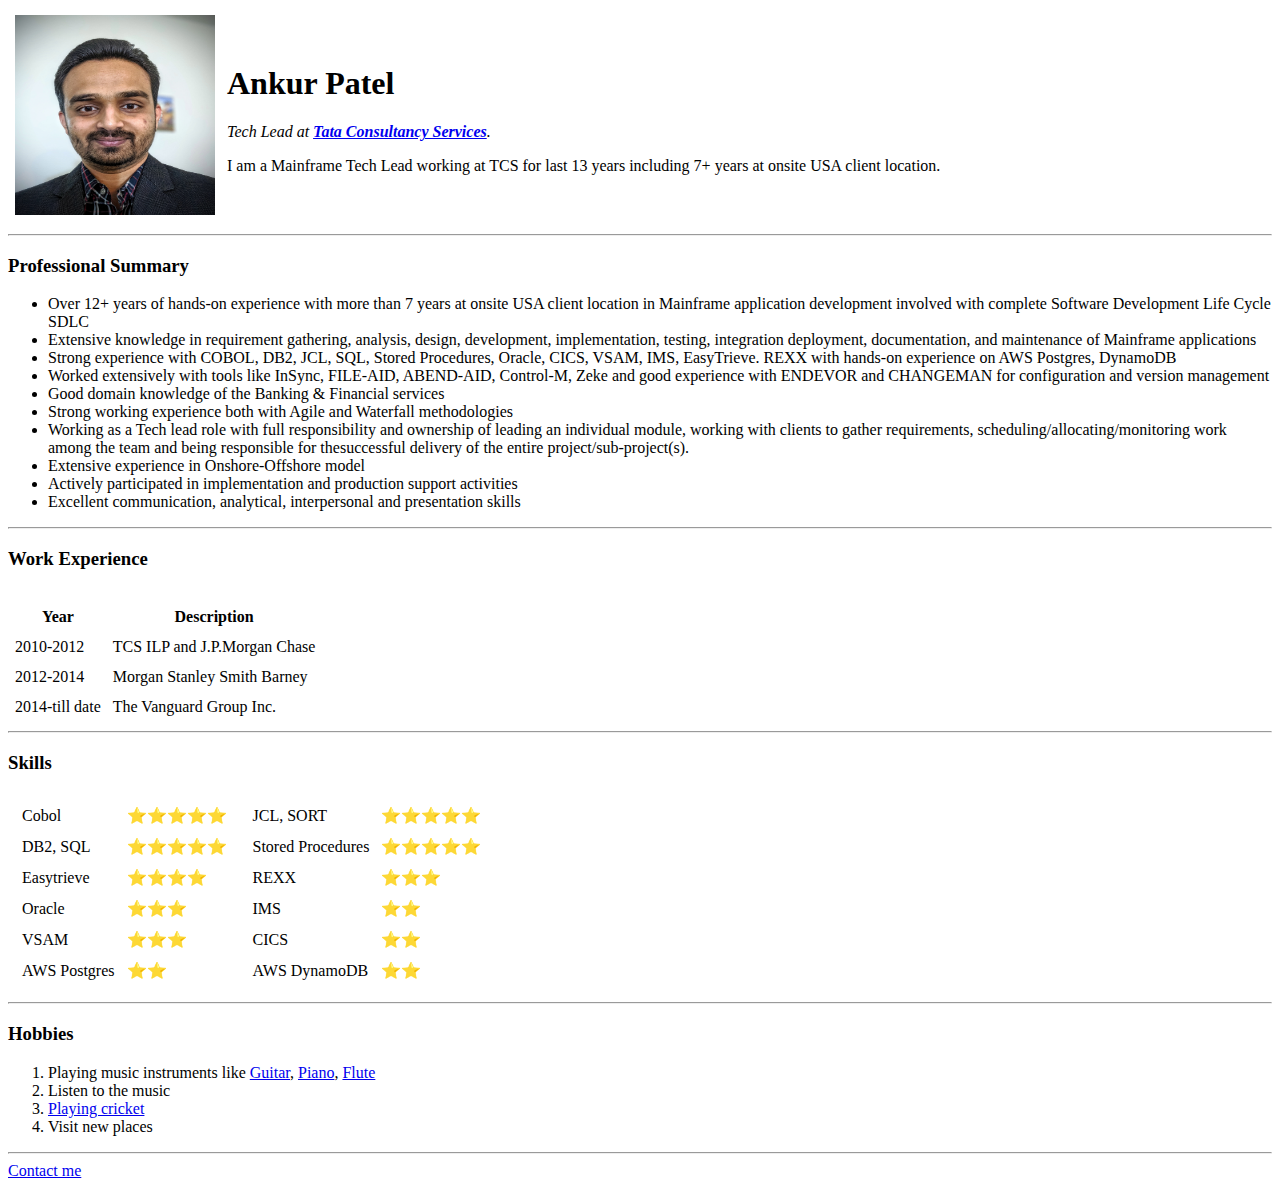
==== index.html @ 5070bc73 "Add initial CV website files" ====
<!DOCTYPE html>
<html lang="en">
<head>
    <meta charset="UTF-8">
    <title>Ankur's Personal Site</title>
    <style>
        th,td {padding: 5px;}
    </style>
</head>
<body>
    <table>
        <tr>
            <td><img src="My Photo.png" alt="My Photo" width="200" height="200"></td>
            <td>
                <h1>Ankur Patel</h1>
                <p><em>Tech Lead at <strong><a href="https://www.tcs.com/">Tata Consultancy Services</a></strong>.</em></p>
                <p>I am a Mainframe Tech Lead working at TCS for last 13 years including 7+ years at onsite USA client location.</p>
            </td>
        </tr>
    </table>
        
    <hr>

    <h3>Professional Summary</h3>
    <ul>
        <li>Over 12+ years of hands-on experience with more than 7 years at onsite USA client location in Mainframe application development involved with complete Software Development Life Cycle SDLC</li>
        <li>Extensive knowledge in requirement gathering, analysis, design, development, implementation, testing, integration deployment, documentation, and maintenance of Mainframe applications</li>
        <li>Strong experience with COBOL, DB2, JCL, SQL, Stored Procedures, Oracle, CICS, VSAM, IMS, EasyTrieve. REXX with hands-on experience on AWS Postgres, DynamoDB</li>
        <li>Worked extensively with tools like InSync, FILE-AID, ABEND-AID, Control-M, Zeke and good experience with ENDEVOR and CHANGEMAN for configuration and version management</li>
        <li>Good domain knowledge of the Banking & Financial services</li>
        <li>Strong working experience both with Agile and Waterfall methodologies</li>
        <li>Working as a Tech lead role with full responsibility and ownership of leading an individual module, working with clients to gather requirements, scheduling/allocating/monitoring work among the team and being responsible for thesuccessful delivery of the entire project/sub-project(s).</li>
        <li>Extensive experience in Onshore-Offshore model</li>
        <li>Actively participated in implementation and production support activities</li>
        <li>Excellent communication, analytical, interpersonal and presentation skills</li>
    </ul>

    <hr>

    <h3>Work Experience</h3>
    <table>
        <thead>
            <th>
                <tr>
                    <th>Year</th>
                    <th>Description</th>
                </tr>
            </th>

        </thead>
        <tbody>
            <tr>
                <td>2010-2012</td>
                <td>TCS ILP and J.P.Morgan Chase</td>
            </tr>
            <tr>
                <td>2012-2014</td>
                <td>Morgan Stanley Smith Barney</td>
            </tr>
            <tr>
                <td>2014-till date</td>
                <td>The Vanguard Group Inc.</td>
            </tr>

        </tbody>
    </table>

    <hr>

    <h3>Skills</h3>
    <table>
        <tr>
            <td>
                <table>
                    <tr>
                        <td>Cobol</td>
                        <td>⭐⭐⭐⭐⭐</td>
                    </tr>
                    <tr>
                        <td>DB2, SQL</td>
                        <td>⭐⭐⭐⭐⭐</td>
                    </tr>
                    <tr>
                        <td>Easytrieve</td>
                        <td>⭐⭐⭐⭐</td>
                    </tr>
                    <tr>
                        <td>Oracle</td>
                        <td>⭐⭐⭐</td>
                    </tr>
                    <tr>
                        <td>VSAM</td>
                        <td>⭐⭐⭐</td>
                    </tr>
                    <tr>
                        <td>AWS Postgres</td>
                        <td>⭐⭐</td>
                    </tr>
                </table>
            </td>
            <td>
                <table>
                    <tr>
                        <td>JCL, SORT</td>
                        <td>⭐⭐⭐⭐⭐</td>
                    </tr>
                    <tr>
                        <td>Stored Procedures</td>
                        <td>⭐⭐⭐⭐⭐</td>
                    </tr>
                    <tr>
                        <td>REXX</td>
                        <td>⭐⭐⭐</td>
                    </tr>
                    <tr>
                        <td>IMS</td>
                        <td>⭐⭐</td>
                    </tr>
                    <tr>
                        <td>CICS</td>
                        <td>⭐⭐</td>
                    </tr>
                    <tr>
                        <td>AWS DynamoDB</td>
                        <td>⭐⭐</td>
                    </tr>
                </table>
            </td>
        </tr>
    </table>

    <hr>
    
    <h3>Hobbies</h3>
    <ol>
        <li>Playing music instruments like <a href="https://photos.app.goo.gl/UfY6WqUHJgF2ULVk7">Guitar</a>, <a href="https://photos.app.goo.gl/f8vwiq8poQdf4xBg9">Piano</a>, <a href="https://drive.google.com/file/d/0B4w4deILmXiGZmFsVW5oSUkzTlk/view?usp=share_link&resourcekey=0-mKyYuV1U3GcqEmCPxTfbhQ">Flute</a></li>
        <li>Listen to the music</li>
        <li><a href="https://photos.app.goo.gl/sRkXhN97ngiPNjNF9">Playing cricket</a></li>
        <li>Visit new places</li>
    </ol>

    <hr>

    <a href="Contact_me.html">Contact me</a>
    
</body>
</html>
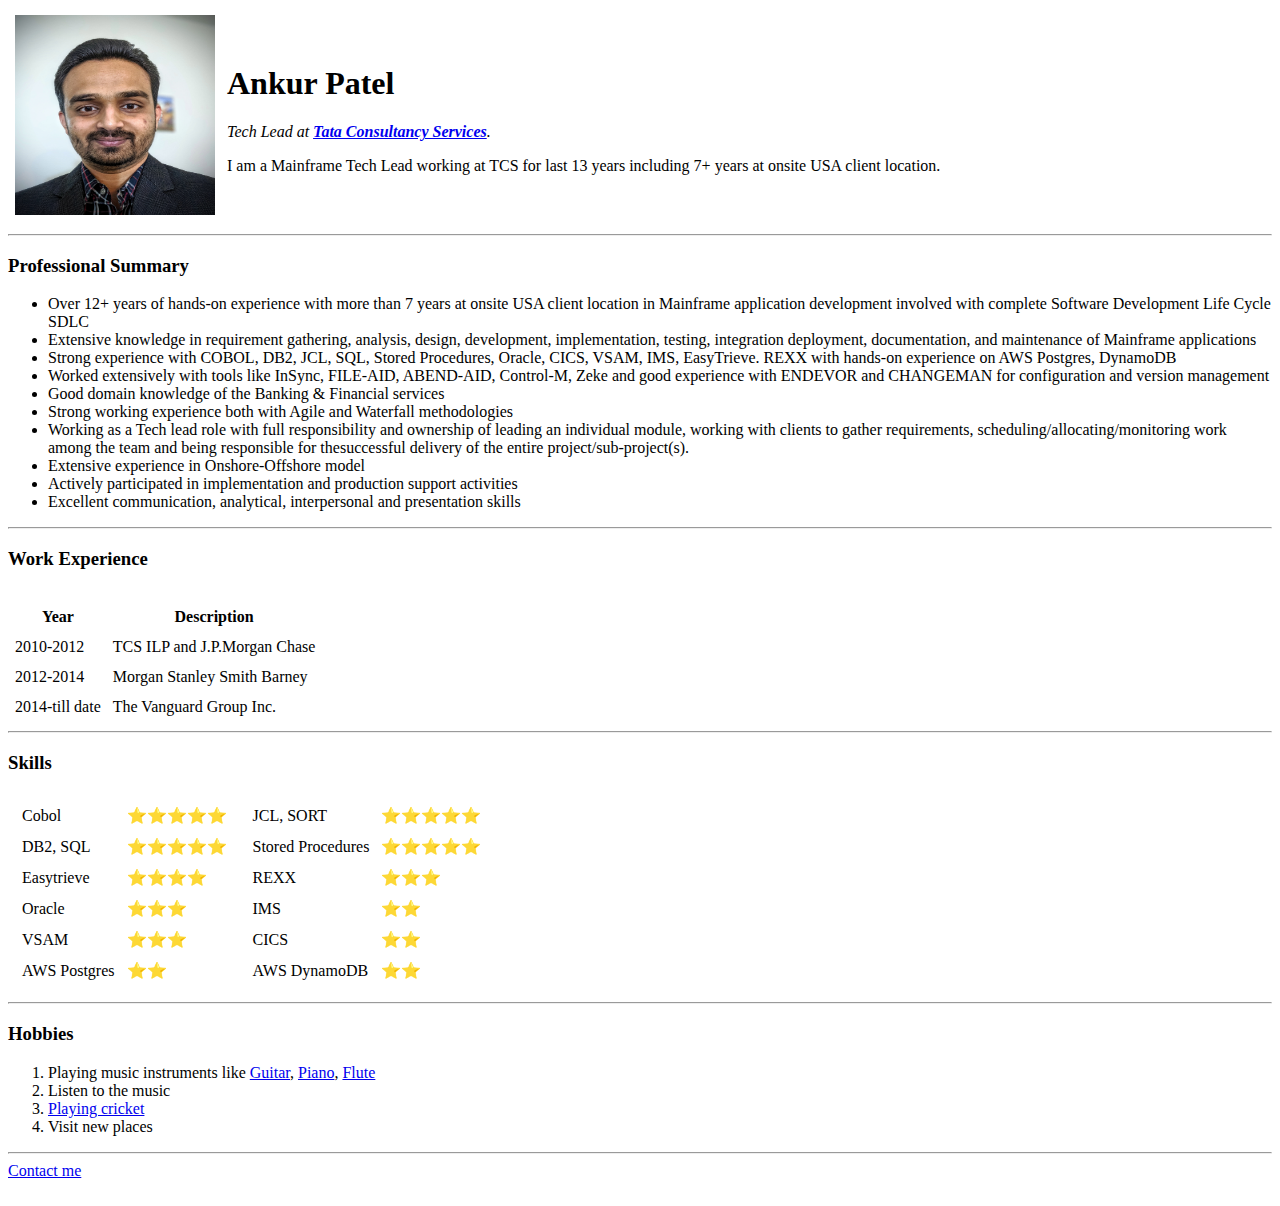
==== commit a82c7d43: "Added break lines after contact me link" ====
--- a/index.html
+++ b/index.html
@@ -142,6 +142,8 @@
     <hr>
 
     <a href="Contact_me.html">Contact me</a>
+    <br>
+    <br>
     
 </body>
-</html>+</html>
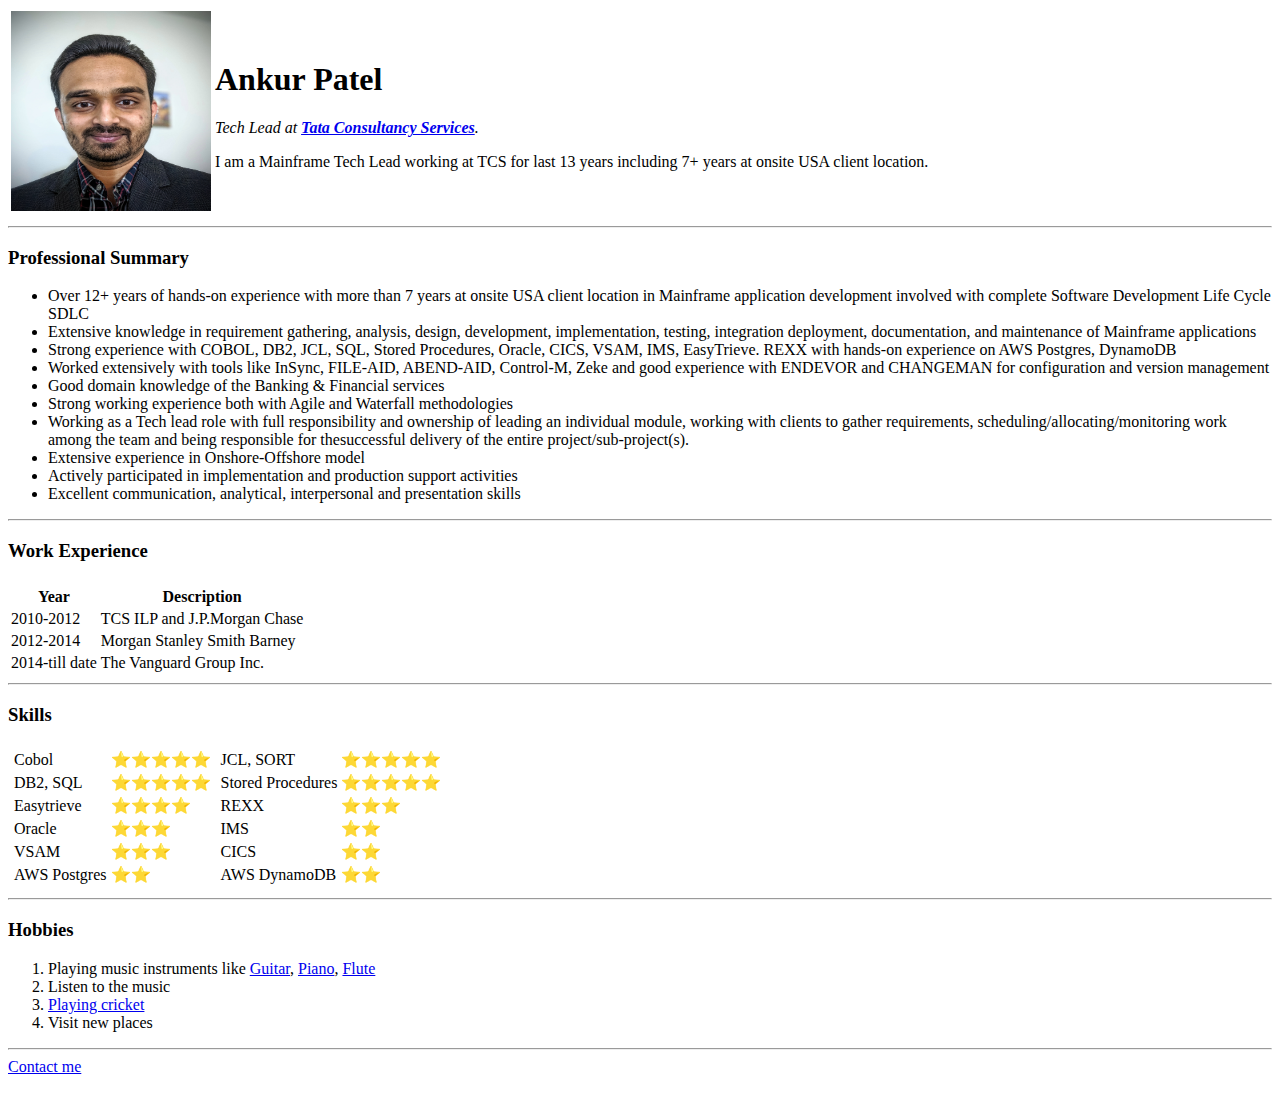
==== commit 969772b7: "Adding CSS coding" ====
--- a/index.html
+++ b/index.html
@@ -3,14 +3,13 @@
 <head>
     <meta charset="UTF-8">
     <title>Ankur's Personal Site</title>
-    <style>
-        th,td {padding: 5px;}
-    </style>
+    <link rel="stylesheet" href="CSS/styles.css">
 </head>
+
 <body>
     <table>
         <tr>
-            <td><img src="My Photo.png" alt="My Photo" width="200" height="200"></td>
+            <td><img id="profilePhoto" src="My Photo.png" alt="My Photo" width="200" height="200"></td>
             <td>
                 <h1>Ankur Patel</h1>
                 <p><em>Tech Lead at <strong><a href="https://www.tcs.com/">Tata Consultancy Services</a></strong>.</em></p>
@@ -130,7 +129,7 @@
     </table>
 
     <hr>
-    
+
     <h3>Hobbies</h3>
     <ol>
         <li>Playing music instruments like <a href="https://photos.app.goo.gl/UfY6WqUHJgF2ULVk7">Guitar</a>, <a href="https://photos.app.goo.gl/f8vwiq8poQdf4xBg9">Piano</a>, <a href="https://drive.google.com/file/d/0B4w4deILmXiGZmFsVW5oSUkzTlk/view?usp=share_link&resourcekey=0-mKyYuV1U3GcqEmCPxTfbhQ">Flute</a></li>
@@ -146,4 +145,4 @@
     <br>
     
 </body>
-</html>
+</html>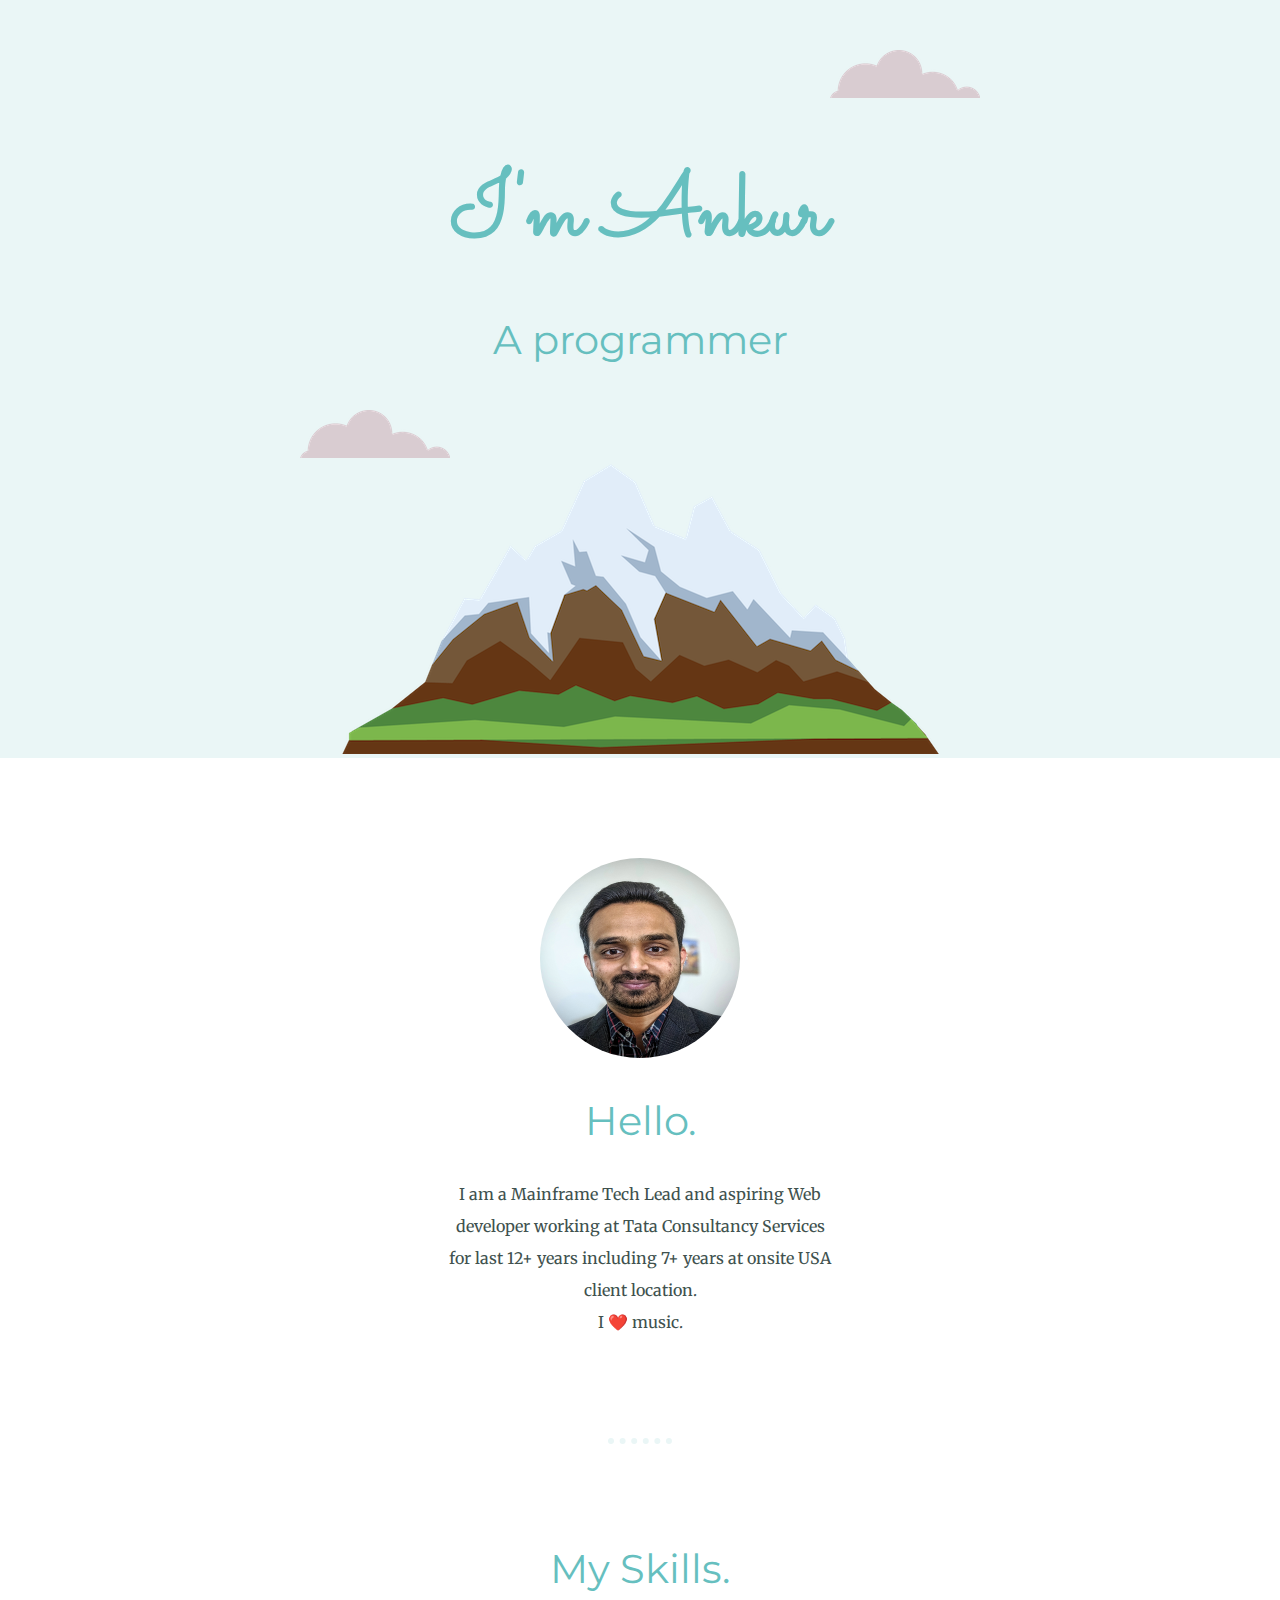
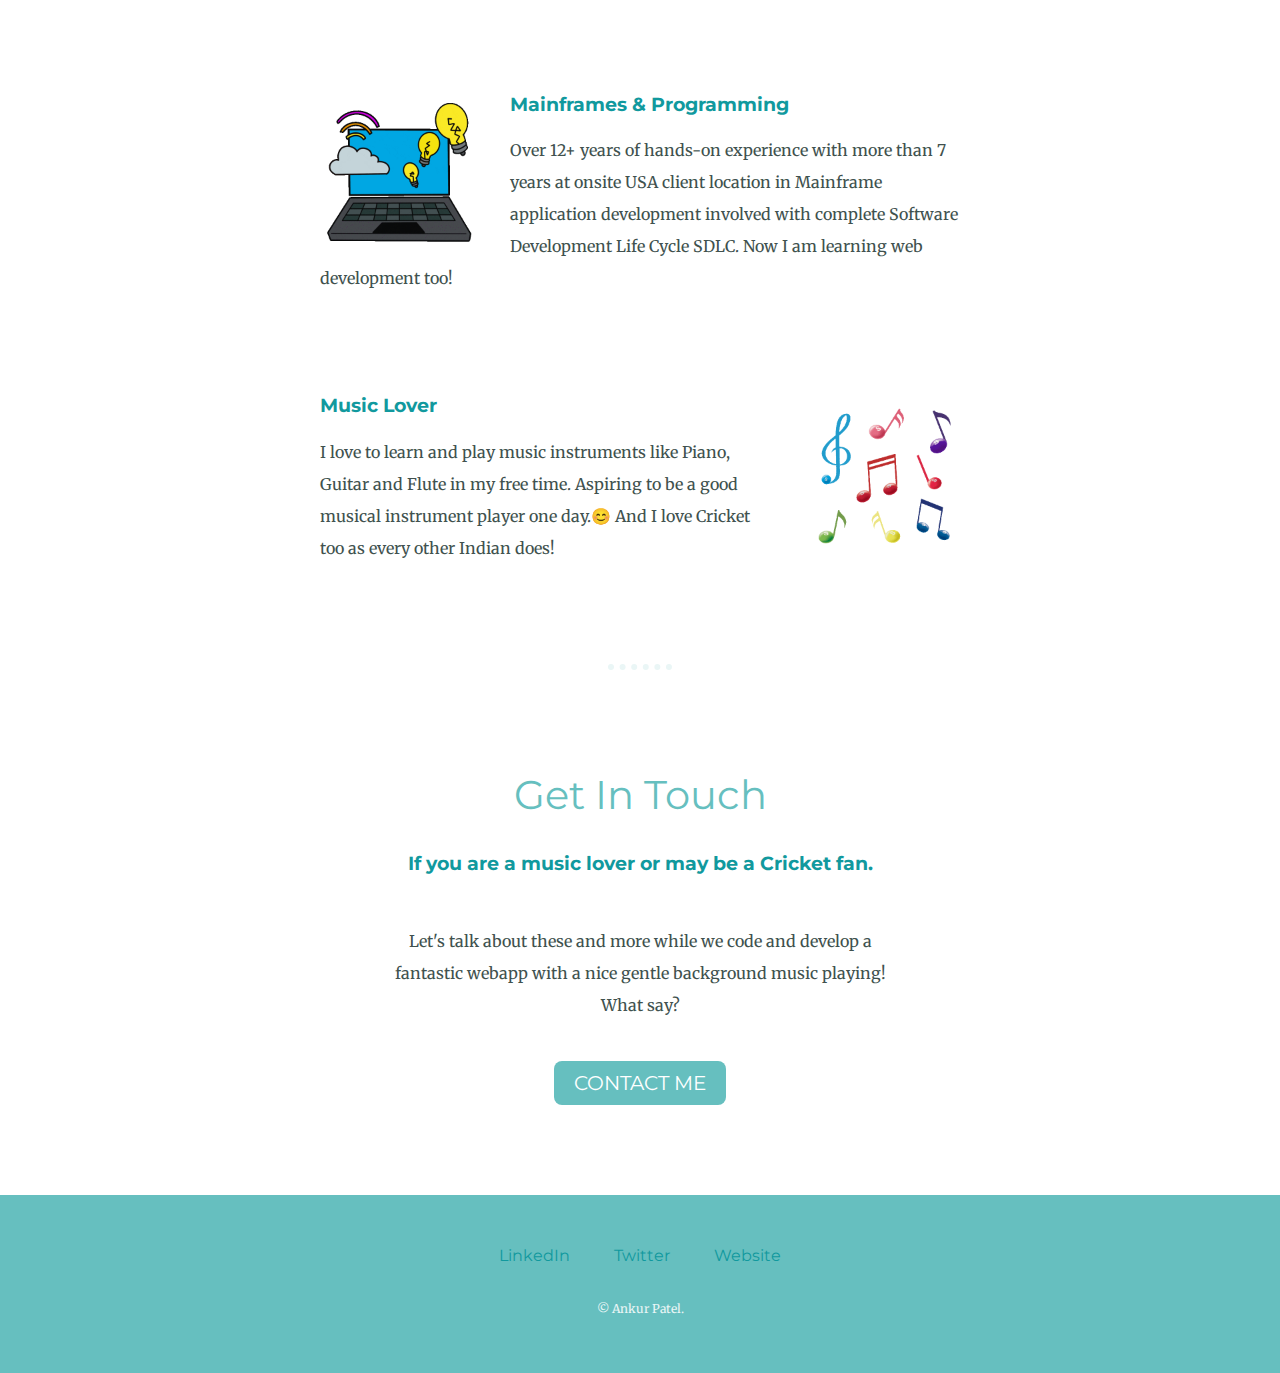
==== commit dc8547e8: "Upgraded my website" ====
--- a/index.html
+++ b/index.html
@@ -2,147 +2,73 @@
 <html lang="en">
 <head>
     <meta charset="UTF-8">
-    <title>Ankur's Personal Site</title>
-    <link rel="stylesheet" href="CSS/styles.css">
+    <title>Ankur Patel</title>
+    <link rel="stylesheet" href="css/styles.css">
+    <link rel="icon" href="favicon.ico">
+    <link rel="preconnect" href="https://fonts.googleapis.com">
+    <link rel="preconnect" href="https://fonts.gstatic.com" crossorigin>
+    <link href="https://fonts.googleapis.com/css2?family=Merriweather&family=Montserrat&family=Sacramento&display=swap" rel="stylesheet">
+
 </head>
+<body>
 
-<body>
-    <table>
-        <tr>
-            <td><img id="profilePhoto" src="My Photo.png" alt="My Photo" width="200" height="200"></td>
-            <td>
-                <h1>Ankur Patel</h1>
-                <p><em>Tech Lead at <strong><a href="https://www.tcs.com/">Tata Consultancy Services</a></strong>.</em></p>
-                <p>I am a Mainframe Tech Lead working at TCS for last 13 years including 7+ years at onsite USA client location.</p>
-            </td>
-        </tr>
-    </table>
+    <div class="top-container">
+        <img class="top-cloud" src="images/cloud.png" alt="cloud-img">
+        <h1>I'm Ankur</h1>
+        <h2>A programmer</h2>
+        <img class="bottom-cloud" src="images/cloud.png" alt="cloud-img">
+        <img class="mountain" src="images/mountain.png" alt="mountain-img">
+    </div>
+
+    <div class="middle-container">
         
-    <hr>
+        <div class="profile">
+          <img id="profile-img" src="images/My Photo.png" alt="profile-img">
+          <h2>Hello.</h2>
+          <p class="profile-desc">I am a Mainframe Tech Lead and aspiring Web developer working at Tata Consultancy Services for last 12+ years including 7+ years at onsite USA client location.</br> I ❤️ music.</p>
+        </div>
+        
+        <hr>
+        
+        <div class="skills">
+          
+            <h2>My Skills.</h2>
+          
+            <div class="skill-row">
+            <img class="mainframe-img" src="images/Mainframes.gif" alt="mainframe-gif">
+            <h3>Mainframes & Programming</h3>
+            <p>Over 12+ years of hands-on experience with more than 7 years at onsite USA client location in Mainframe application development involved with complete Software Development Life Cycle SDLC. Now I am learning web development too!</p>
+          </div>
+          
+          <div class="skill-row">
+            <img class="music-img" src="images/music.gif" alt="music-gif">
+            <h3>Music Lover</h3>
+            <p>I love to learn and play music instruments like Piano, Guitar and Flute in my free time. Aspiring to be a good musical instrument player one day.😊 And I love Cricket too as every other Indian does!</p>
+          
+        </div>
+        </div>
+        
+        <hr>
+        
+        <div class="contact-me">
+          <h2>Get In Touch</h2>
+          <h3>If you are a music lover or may be a Cricket fan.</h3>
+          <p class="contact-me-desc">Let's talk about these and more while we code and develop a fantastic webapp with a nice gentle background music playing! What say?</p>
+          <a class="btn" href="mailto:ankurpatel312@gmail.com">CONTACT ME</a>
+        
+        </div>
+      </div>
+      
+      
+      <div class="bottom-container">
+        <a class="footer-link" href="https://www.linkedin.com/">LinkedIn</a>
+        <a class="footer-link" href="https://twitter.com/">Twitter</a>
+        <a class="footer-link" href="https://www.tcs.com/">Website</a>
+        <p class="copyright-note">© Ankur Patel.</p>
+      </div>
+      
 
-    <h3>Professional Summary</h3>
-    <ul>
-        <li>Over 12+ years of hands-on experience with more than 7 years at onsite USA client location in Mainframe application development involved with complete Software Development Life Cycle SDLC</li>
-        <li>Extensive knowledge in requirement gathering, analysis, design, development, implementation, testing, integration deployment, documentation, and maintenance of Mainframe applications</li>
-        <li>Strong experience with COBOL, DB2, JCL, SQL, Stored Procedures, Oracle, CICS, VSAM, IMS, EasyTrieve. REXX with hands-on experience on AWS Postgres, DynamoDB</li>
-        <li>Worked extensively with tools like InSync, FILE-AID, ABEND-AID, Control-M, Zeke and good experience with ENDEVOR and CHANGEMAN for configuration and version management</li>
-        <li>Good domain knowledge of the Banking & Financial services</li>
-        <li>Strong working experience both with Agile and Waterfall methodologies</li>
-        <li>Working as a Tech lead role with full responsibility and ownership of leading an individual module, working with clients to gather requirements, scheduling/allocating/monitoring work among the team and being responsible for thesuccessful delivery of the entire project/sub-project(s).</li>
-        <li>Extensive experience in Onshore-Offshore model</li>
-        <li>Actively participated in implementation and production support activities</li>
-        <li>Excellent communication, analytical, interpersonal and presentation skills</li>
-    </ul>
-
-    <hr>
-
-    <h3>Work Experience</h3>
-    <table>
-        <thead>
-            <th>
-                <tr>
-                    <th>Year</th>
-                    <th>Description</th>
-                </tr>
-            </th>
-
-        </thead>
-        <tbody>
-            <tr>
-                <td>2010-2012</td>
-                <td>TCS ILP and J.P.Morgan Chase</td>
-            </tr>
-            <tr>
-                <td>2012-2014</td>
-                <td>Morgan Stanley Smith Barney</td>
-            </tr>
-            <tr>
-                <td>2014-till date</td>
-                <td>The Vanguard Group Inc.</td>
-            </tr>
-
-        </tbody>
-    </table>
-
-    <hr>
-
-    <h3>Skills</h3>
-    <table>
-        <tr>
-            <td>
-                <table>
-                    <tr>
-                        <td>Cobol</td>
-                        <td>⭐⭐⭐⭐⭐</td>
-                    </tr>
-                    <tr>
-                        <td>DB2, SQL</td>
-                        <td>⭐⭐⭐⭐⭐</td>
-                    </tr>
-                    <tr>
-                        <td>Easytrieve</td>
-                        <td>⭐⭐⭐⭐</td>
-                    </tr>
-                    <tr>
-                        <td>Oracle</td>
-                        <td>⭐⭐⭐</td>
-                    </tr>
-                    <tr>
-                        <td>VSAM</td>
-                        <td>⭐⭐⭐</td>
-                    </tr>
-                    <tr>
-                        <td>AWS Postgres</td>
-                        <td>⭐⭐</td>
-                    </tr>
-                </table>
-            </td>
-            <td>
-                <table>
-                    <tr>
-                        <td>JCL, SORT</td>
-                        <td>⭐⭐⭐⭐⭐</td>
-                    </tr>
-                    <tr>
-                        <td>Stored Procedures</td>
-                        <td>⭐⭐⭐⭐⭐</td>
-                    </tr>
-                    <tr>
-                        <td>REXX</td>
-                        <td>⭐⭐⭐</td>
-                    </tr>
-                    <tr>
-                        <td>IMS</td>
-                        <td>⭐⭐</td>
-                    </tr>
-                    <tr>
-                        <td>CICS</td>
-                        <td>⭐⭐</td>
-                    </tr>
-                    <tr>
-                        <td>AWS DynamoDB</td>
-                        <td>⭐⭐</td>
-                    </tr>
-                </table>
-            </td>
-        </tr>
-    </table>
-
-    <hr>
-
-    <h3>Hobbies</h3>
-    <ol>
-        <li>Playing music instruments like <a href="https://photos.app.goo.gl/UfY6WqUHJgF2ULVk7">Guitar</a>, <a href="https://photos.app.goo.gl/f8vwiq8poQdf4xBg9">Piano</a>, <a href="https://drive.google.com/file/d/0B4w4deILmXiGZmFsVW5oSUkzTlk/view?usp=share_link&resourcekey=0-mKyYuV1U3GcqEmCPxTfbhQ">Flute</a></li>
-        <li>Listen to the music</li>
-        <li><a href="https://photos.app.goo.gl/sRkXhN97ngiPNjNF9">Playing cricket</a></li>
-        <li>Visit new places</li>
-    </ol>
-
-    <hr>
-
-    <a href="Contact_me.html">Contact me</a>
-    <br>
-    <br>
+    
     
 </body>
 </html>--- a/css/styles.css
+++ b/css/styles.css
@@ -0,0 +1,143 @@
+body {
+    margin: 0;
+    text-align: center;
+    font-family: 'Merriweather', serif;
+    color:#40514E;
+}
+
+h1 {
+    margin: 50px auto 0 auto;
+    font-family: Sacramento, cursive;
+    font-size: 5.625rem;
+    color: #66BFBF;
+}
+
+h2 {
+    font-family: Montserrat, sans-serif;
+    font-size: 2.5rem;
+    color:#66BFBF;
+    font-weight: normal;
+}
+
+h3 {
+    font-family: Montserrat, sans-serif;
+    color:#11999E
+}
+
+p {
+    line-height: 2;
+}
+
+hr {
+    border-style: none;
+    border-top-style: dotted;
+    border-color: #EAF6F6;
+    border-width: 6px;
+    width: 5%;
+    margin: 100px auto;
+}
+
+a {
+    color:#11999E;
+    font-family: Montserrat, sans-serif;
+    margin: 10px 20px;
+    text-decoration: none;
+}
+
+a:hover {
+    color: #EAF6F6;
+}
+
+.top-container {
+    background-color: #EAF6F6;
+    position:relative;
+    padding-top: 100px;
+}
+
+.middle-container {
+    margin: 100px 0;
+}
+
+.bottom-container {
+    background-color: #66BFBF;
+    padding-top: 50px;
+    padding-bottom: 20px;
+}
+
+.profile {
+    margin: 100px auto 100px auto;
+    width: 30%;
+}
+
+.skill-row {
+    margin: 100px auto 100px auto;
+    width: 50%;
+    text-align: left;
+}
+
+.contact-me {
+    margin: 100px auto 100px auto;
+    width: 40%;
+}
+
+.contact-me-desc {
+    margin: 50px auto 50px auto;
+}
+
+.top-cloud {
+    position:absolute;
+    right: 300px;
+    top: 50px;
+}
+
+.bottom-cloud {
+    position:absolute;
+    bottom:300px;
+    left:300px;
+}
+
+#profile-img {
+    border-radius: 100%;
+}
+
+.mainframe-img {
+    width: 25%;
+    height: 25%;
+    float: left;
+    margin-right: 30px;
+}
+
+.music-img {
+    width: 25%;
+    height: 25%;
+    float: right;
+    margin-left: 30px;
+}
+
+.copyright-note {
+    color: #EAF6F6;
+    font-size: 0.75rem;
+    padding: 20px 0;
+}
+
+.btn {
+    -webkit-border-radius: 8;
+    -moz-border-radius: 8;
+    border-radius: 8px;
+    color: #ffffff;
+    font-size: 20px;
+    font-family: Montserrat, sans-serif;
+    background: #66BFBF;
+    padding: 10px 20px 10px 20px;
+    text-decoration: none;
+  }
+  
+  .btn:hover {
+    background: #3cb0fd;
+    background-image: -webkit-linear-gradient(top, #30e3cb, #2bc48d);
+    background-image: -moz-linear-gradient(top, #30e3cb, #2bc48d);
+    background-image: -ms-linear-gradient(top, #30e3cb, #2bc48d);
+    background-image: -o-linear-gradient(top, #30e3cb, #2bc48d);
+    background-image: linear-gradient(to bottom, #30e3cb, #2bc48d);
+    text-decoration: none;
+  }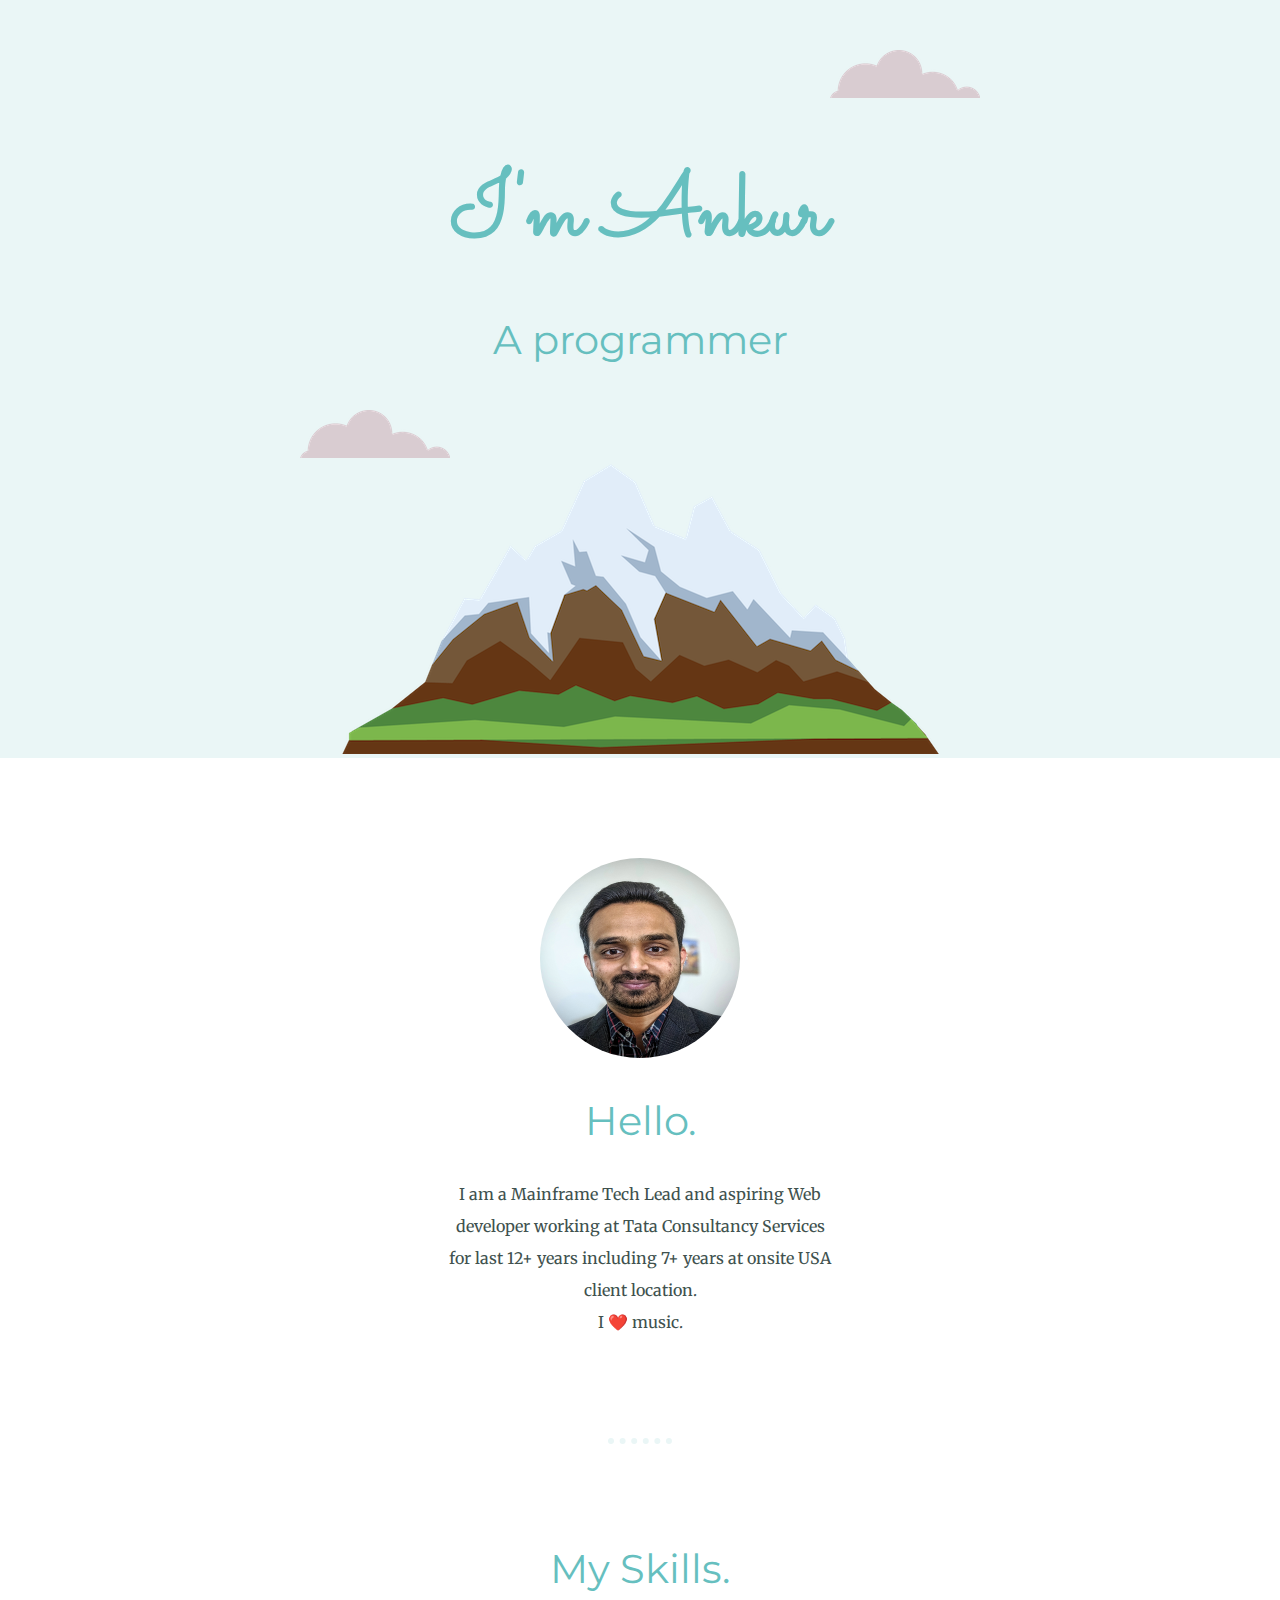
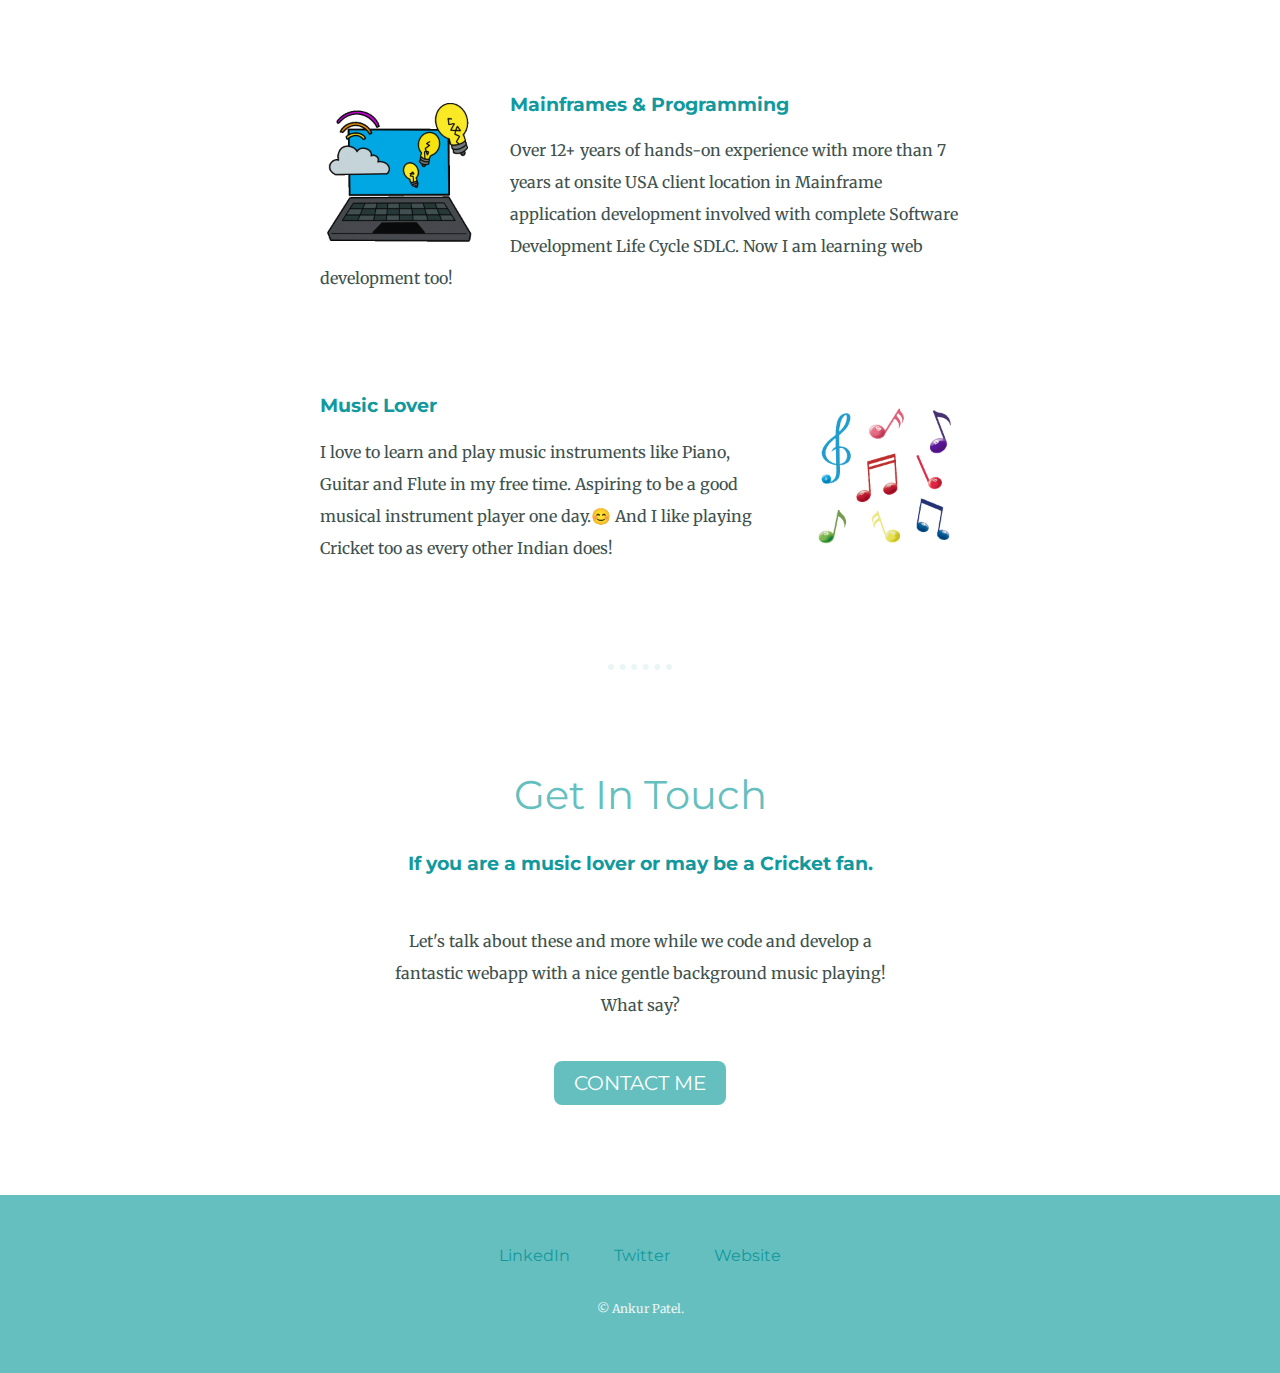
==== commit df15fd67: "Update index.html" ====
--- a/index.html
+++ b/index.html
@@ -43,7 +43,7 @@
           <div class="skill-row">
             <img class="music-img" src="images/music.gif" alt="music-gif">
             <h3>Music Lover</h3>
-            <p>I love to learn and play music instruments like Piano, Guitar and Flute in my free time. Aspiring to be a good musical instrument player one day.😊 And I love Cricket too as every other Indian does!</p>
+            <p>I love to learn and play music instruments like Piano, Guitar and Flute in my free time. Aspiring to be a good musical instrument player one day.😊 And I like playing Cricket too as every other Indian does!</p>
           
         </div>
         </div>
@@ -71,4 +71,4 @@
     
     
 </body>
-</html>+</html>
